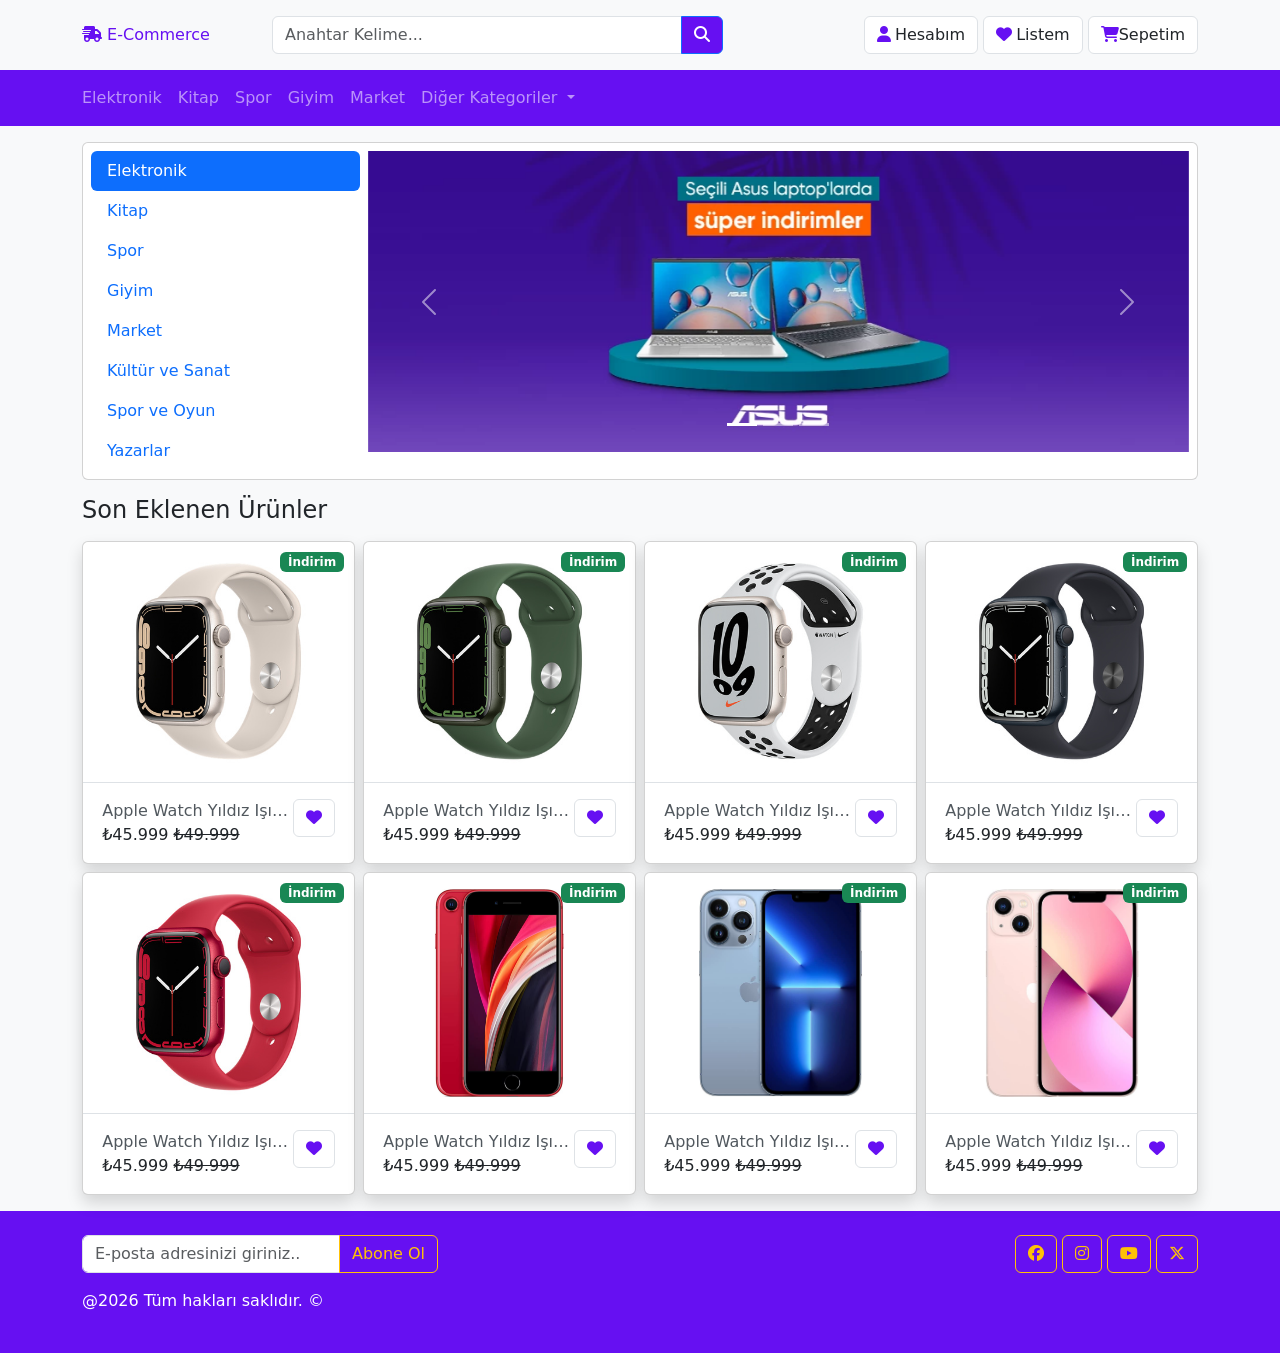
==== index.html @ 72d1ea6b "Update image references and enhance footer section with subscription form and social media links in " ====
<!doctype html>
<html lang="tr">
  <head>
    <meta charset="UTF-8" />
    <meta name="viewport" content="width=device-width, initial-scale=1.0" />
    <link
      rel="stylesheet"
      href="https://cdnjs.cloudflare.com/ajax/libs/bootstrap/5.3.3/css/bootstrap.min.css"
      integrity="sha512-jnSuA4Ss2PkkikSOLtYs8BlYIeeIK1h99ty4YfvRPAlzr377vr3CXDb7sb7eEEBYjDtcYj+AjBH3FLv5uSJuXg=="
      crossorigin="anonymous"
      referrerpolicy="no-referrer"
    />
    <link
      rel="stylesheet"
      href="https://cdnjs.cloudflare.com/ajax/libs/font-awesome/6.7.0/css/all.min.css"
      integrity="sha512-9xKTRVabjVeZmc+GUW8GgSmcREDunMM+Dt/GrzchfN8tkwHizc5RP4Ok/MXFFy5rIjJjzhndFScTceq5e6GvVQ=="
      crossorigin="anonymous"
      referrerpolicy="no-referrer"
    />
    <link rel="stylesheet" href="/css/styles.css" />
    <title>E-Commerce</title>
  </head>
  <body class="bg-light">
    <header>
      <section class="top-bar">
        <div class="container">
          <div class="row gy-2 align-items-center">
            <div class="col-lg-2 col-sm-4 col-4">
              <a href="index.html" class="navbar-brand"
                ><i class="fa-solid fa-truck-fast"></i> E-Commerce</a
              >
            </div>
            <div class="col-lg-5 col-sm-8 col-8 order-lg-last">
              <div class="text-end">
                <a href="#" class="btn btn-light">
                  <i class="fa fa-user"></i
                  ><span class="ms-1 d-none d-md-inline-block">Hesabım</span>
                </a>
                <a href="#" class="btn btn-light">
                  <i class="fa fa-heart"></i
                  ><span class="ms-1 d-none d-md-inline-block">Listem</span>
                </a>
                <a href="#" class="btn btn-light">
                  <i class="fa fa-shopping-cart"></i
                  ><span class="d-none d-md-inline-block">Sepetim</span>
                </a>
              </div>
            </div>
            <div class="col-lg-5 col-sm-12">
              <form>
                <div class="input-group">
                  <input
                    type="text"
                    class="form-control"
                    placeholder="Anahtar Kelime..."
                  />
                  <button class="btn btn-primary" type="submit">
                    <i class="fas fa-search"></i>
                  </button>
                </div>
              </form>
            </div>
          </div>
        </div>
      </section>

      <nav class="navbar navbar-dark bg-primary navbar-expand-md">
        <div class="container">
          <button
            type="button"
            class="navbar-toggler"
            data-bs-toggle="collapse"
            data-bs-target="#navbar"
          >
            <span class="navbar-toggler-icon"></span>
          </button>
          <div class="collapse navbar-collapse" id="navbar">
            <ul class="navbar-nav">
              <li class="nav-item">
                <a href="#" class="nav-link ps-0">Elektronik</a>
              </li>
              <li class="nav-item">
                <a href="#" class="nav-link">Kitap</a>
              </li>
              <li class="nav-item">
                <a href="#" class="nav-link">Spor</a>
              </li>
              <li class="nav-item">
                <a href="#" class="nav-link">Giyim</a>
              </li>
              <li class="nav-item">
                <a href="#" class="nav-link">Market</a>
              </li>
              <li class="nav-item dropdown">
                <a
                  href="#"
                  class="nav-link dropdown-toggle"
                  data-bs-toggle="dropdown"
                >
                  Diğer Kategoriler
                </a>
                <ul class="dropdown-menu">
                  <li><a href="#" class="dropdown-item">Kültür ve Sanat</a></li>
                  <li><a href="#" class="dropdown-item">Spor ve Oyun</a></li>
                  <li><a href="#" class="dropdown-item">Yazarlar</a></li>
                </ul>
              </li>
            </ul>
          </div>
        </div>
      </nav>
    </header>

    <section class="mt-3">
      <div class="container">
        <div class="card">
          <div class="row p-1 p-lg-2 gx-2">
            <div class="col-md-3 d-none d-md-block">
              <!-- menu -->
              <nav
                class="nav nav-pills flex-column flex-nowrap overflow-auto slider-nav"
              >
                <a href="#" class="nav-link active">Elektronik</a>
                <a href="#" class="nav-link">Kitap</a>
                <a href="#" class="nav-link">Spor</a>
                <a href="#" class="nav-link">Giyim</a>
                <a href="#" class="nav-link">Market</a>
                <a href="#" class="nav-link">Kültür ve Sanat</a>
                <a href="#" class="nav-link">Spor ve Oyun</a>
                <a href="#" class="nav-link">Yazarlar</a>
              </nav>
            </div>
            <div class="col-md-9">
              <!-- slider -->
              <div id="slider" class="carousel slide" data-bs-ride="carousel">
                <div class="carousel-indicators">
                  <button
                    type="button"
                    data-bs-target="#slider"
                    data-bs-slide-to="0"
                    class="active"
                  ></button>
                  <button
                    type="button"
                    data-bs-target="#slider"
                    data-bs-slide-to="1"
                  ></button>
                  <button
                    type="button"
                    data-bs-target="#slider"
                    data-bs-slide-to="2"
                  ></button>
                </div>
                <div class="carousel-inner">
                  <div class="carousel-item active">
                    <img
                      src="/img/slider-1.jpeg"
                      class="d-block w-100"
                      alt="Image 1"
                    />
                  </div>
                  <div class="carousel-item">
                    <img
                      src="/img/slider-2.jpeg"
                      class="d-block w-100"
                      alt="Image 2"
                    />
                  </div>
                  <div class="carousel-item">
                    <img
                      src="/img/slider-3.jpeg"
                      class="d-block w-100"
                      alt="Image 3"
                    />
                  </div>
                </div>
                <button
                  class="carousel-control-prev"
                  type="button"
                  data-bs-target="#slider"
                  data-bs-slide="prev"
                >
                  <span
                    class="carousel-control-prev-icon"
                    aria-hidden="true"
                  ></span>
                </button>
                <button
                  class="carousel-control-next"
                  type="button"
                  data-bs-target="#slider"
                  data-bs-slide="next"
                >
                  <span
                    class="carousel-control-next-icon"
                    aria-hidden="true"
                  ></span>
                </button>
              </div>
            </div>
          </div>
        </div>
      </div>
    </section>

    <section class="mt-3">
      <div class="container">
        <h3 class="h4 mb-1 mb-lg-3">Son Eklenen Ürünler</h3>

        <div class="row row-cols-2 row-cols-md-3 row-cols-lg-4 g-2">
          <div class="col">
            <div class="card shadow">
              <div class="img-wrap"><span class="badge bg-success">İndirim</span><img src="/img/1.jpeg" class="card-img-top" alt="Ürün 1" /></div>
              <div class="border-top info-wrap">
                <a href="#" class="float-end btn btn-light"><i class="fa fa-heart"></i></a>
                <a href="#" class="title text-truncate">Apple Watch Yıldız Işığı Alüminyum Kasa ve spor Kordon</a>
                <div class="price-wrap">
                  <span class="price-discount">₺45.999 </span>
                  <del class="price">₺49.999</del>
                </div>
              </div>
            </div>
          </div>
          <div class="col">
            <div class="card shadow">
              <div class="img-wrap"><span class="badge bg-success">İndirim</span><img src="/img/2.jpeg" class="card-img-top" alt="Ürün 1" /></div>
              <div class="border-top info-wrap">
                <a href="#" class="float-end btn btn-light"><i class="fa fa-heart"></i></a>
                <a href="#" class="title text-truncate">Apple Watch Yıldız Işığı Alüminyum Kasa ve spor Kordon</a>
                <div class="price-wrap">
                  <span class="price-discount">₺45.999 </span>
                  <del class="price">₺49.999</del>
                </div>
              </div>
            </div>
          </div>
          <div class="col">
            <div class="card shadow">
              <div class="img-wrap"><span class="badge bg-success">İndirim</span><img src="/img/3.jpeg" class="card-img-top" alt="Ürün 1" /></div>
              <div class="border-top info-wrap">
                <a href="#" class="float-end btn btn-light"><i class="fa fa-heart"></i></a>
                <a href="#" class="title text-truncate">Apple Watch Yıldız Işığı Alüminyum Kasa ve spor Kordon</a>
                <div class="price-wrap">
                  <span class="price-discount">₺45.999 </span>
                  <del class="price">₺49.999</del>
                </div>
              </div>
            </div>
          </div>
          <div class="col">
            <div class="card shadow">
              <div class="img-wrap"><span class="badge bg-success">İndirim</span><img src="/img/4.jpeg" class="card-img-top" alt="Ürün 1" /></div>
              <div class="border-top info-wrap">
                <a href="#" class="float-end btn btn-light"><i class="fa fa-heart"></i></a>
                <a href="#" class="title text-truncate">Apple Watch Yıldız Işığı Alüminyum Kasa ve spor Kordon</a>
                <div class="price-wrap">
                  <span class="price-discount">₺45.999 </span>
                  <del class="price">₺49.999</del>
                </div>
              </div>
            </div>
          </div>
          <div class="col">
            <div class="card shadow">
              <div class="img-wrap"><span class="badge bg-success">İndirim</span><img src="/img/5.jpeg" class="card-img-top" alt="Ürün 1" /></div>
              <div class="border-top info-wrap">
                <a href="#" class="float-end btn btn-light"><i class="fa fa-heart"></i></a>
                <a href="#" class="title text-truncate">Apple Watch Yıldız Işığı Alüminyum Kasa ve spor Kordon</a>
                <div class="price-wrap">
                  <span class="price-discount">₺45.999 </span>
                  <del class="price">₺49.999</del>
                </div>
              </div>
            </div>
          </div>
          <div class="col">
            <div class="card shadow">
              <div class="img-wrap"><span class="badge bg-success">İndirim</span><img src="/img/6.jpeg" class="card-img-top" alt="Ürün 1" /></div>
              <div class="border-top info-wrap">
                <a href="#" class="float-end btn btn-light"><i class="fa fa-heart"></i></a>
                <a href="#" class="title text-truncate">Apple Watch Yıldız Işığı Alüminyum Kasa ve spor Kordon</a>
                <div class="price-wrap">
                  <span class="price-discount">₺45.999 </span>
                  <del class="price">₺49.999</del>
                </div>
              </div>
            </div>
          </div>
           <div class="col">
            <div class="card shadow">
              <div class="img-wrap"><span class="badge bg-success">İndirim</span><img src="/img/7.jpeg" class="card-img-top" alt="Ürün 1" /></div>
              <div class="border-top info-wrap">
                <a href="#" class="float-end btn btn-light"><i class="fa fa-heart"></i></a>
                <a href="#" class="title text-truncate">Apple Watch Yıldız Işığı Alüminyum Kasa ve spor Kordon</a>
                <div class="price-wrap">
                  <span class="price-discount">₺45.999 </span>
                  <del class="price">₺49.999</del>
                </div>
              </div>
            </div>
          </div>
           <div class="col">
            <div class="card shadow">
              <div class="img-wrap"><span class="badge bg-success">İndirim</span><img src="/img/8.jpeg" class="card-img-top" alt="Ürün 1" /></div>
              <div class="border-top info-wrap">
                <a href="#" class="float-end btn btn-light"><i class="fa fa-heart"></i></a>
                <a href="#" class="title text-truncate">Apple Watch Yıldız Işığı Alüminyum Kasa ve spor Kordon</a>
                <div class="price-wrap">
                  <span class="price-discount">₺45.999 </span>
                  <del class="price">₺49.999</del>
                </div>
              </div>
            </div>
          </div>
        </div>
      </div>
    </section>

    <footer class="mt-3 py-4 bg-primary">
      <div class="container">
        <div class="row gy-3">
          <div class="col-md-6 col-lg-4">
            <form>
              <div class="input-group">
                <input
                  type="email"
                  class="form-control"
                  placeholder="E-posta adresinizi giriniz.."
                />
                <button class="btn btn-outline-warning" type="submit">
                  Abone Ol
                </button>
              </div>
            </form>
          </div>
          <div class="col-md-6 col-lg-8">
            <nav class="text-center text-md-end">
              <a href="#" class="btn btn-icon btn-outline-warning">
                <i class="fab fa-facebook"></i>
              </a>
              <a href="#" class="btn btn-icon btn-outline-warning">
                <i class="fab fa-instagram"></i>
              </a>
              <a href="#" class="btn btn-icon btn-outline-warning">
                <i class="fab fa-youtube"></i>
              </a>
              <a href="#" class="btn btn-icon btn-outline-warning">
                <i class="fab fa-x-twitter"></i>
              </a>
            </nav>
          </div>
          <div class="12">
            <p class="text-center text-md-start text-white">
              @2026 Tüm hakları saklıdır. &copy;
            </p>
          </div>
        </div>
      </div>
    </footer>


    <script src="https://cdnjs.cloudflare.com/ajax/libs/bootstrap/5.3.3/js/bootstrap.bundle.min.js"></script>
  </body>
</html>
---- css/styles.css ----
:root {
  --primary: #6610f2;
}

.top-bar {
  padding-top: 1rem;
  padding-bottom: 1rem;
}

.btn-light {
  background-color: #fff;
  border-color: #dee2e6;
  color: #212529;
}

.bg-primary,
.btn-primary {
  background-color: var(--primary) !important;
}

.navbar-brand {
  color: var(--primary) !important;
}

.btn-light i {
  color: var(--primary) !important;
}

.slider-nav {
  max-height: 250px;
}

@media (max-width: 1200px) {
  .slider-nav {
    max-height: 300px;
  }
}

@media (max-width: 1400px) {
  .slider-nav {
    max-height: 350px;
  }
}

.img-wrap {
  position: relative;
  padding: 1rem;
  height: 240px;
  text-align: center;
}

.img-wrap img {
  height: 100%;
  width: auto;
  max-width: 100%;
  object-fit: cover;
}

.img-wrap .badge {
  position: absolute;
  top: 10px;
  right: 10px;
}

.info-wrap {
  padding: 1rem 1.2rem;
}

.info-wrap .title {
  display: block;
  text-decoration: none;
  color: #51585e;
}
/* 
.price-wrap .price-discount {
  font-size: 1.2rem;
} */
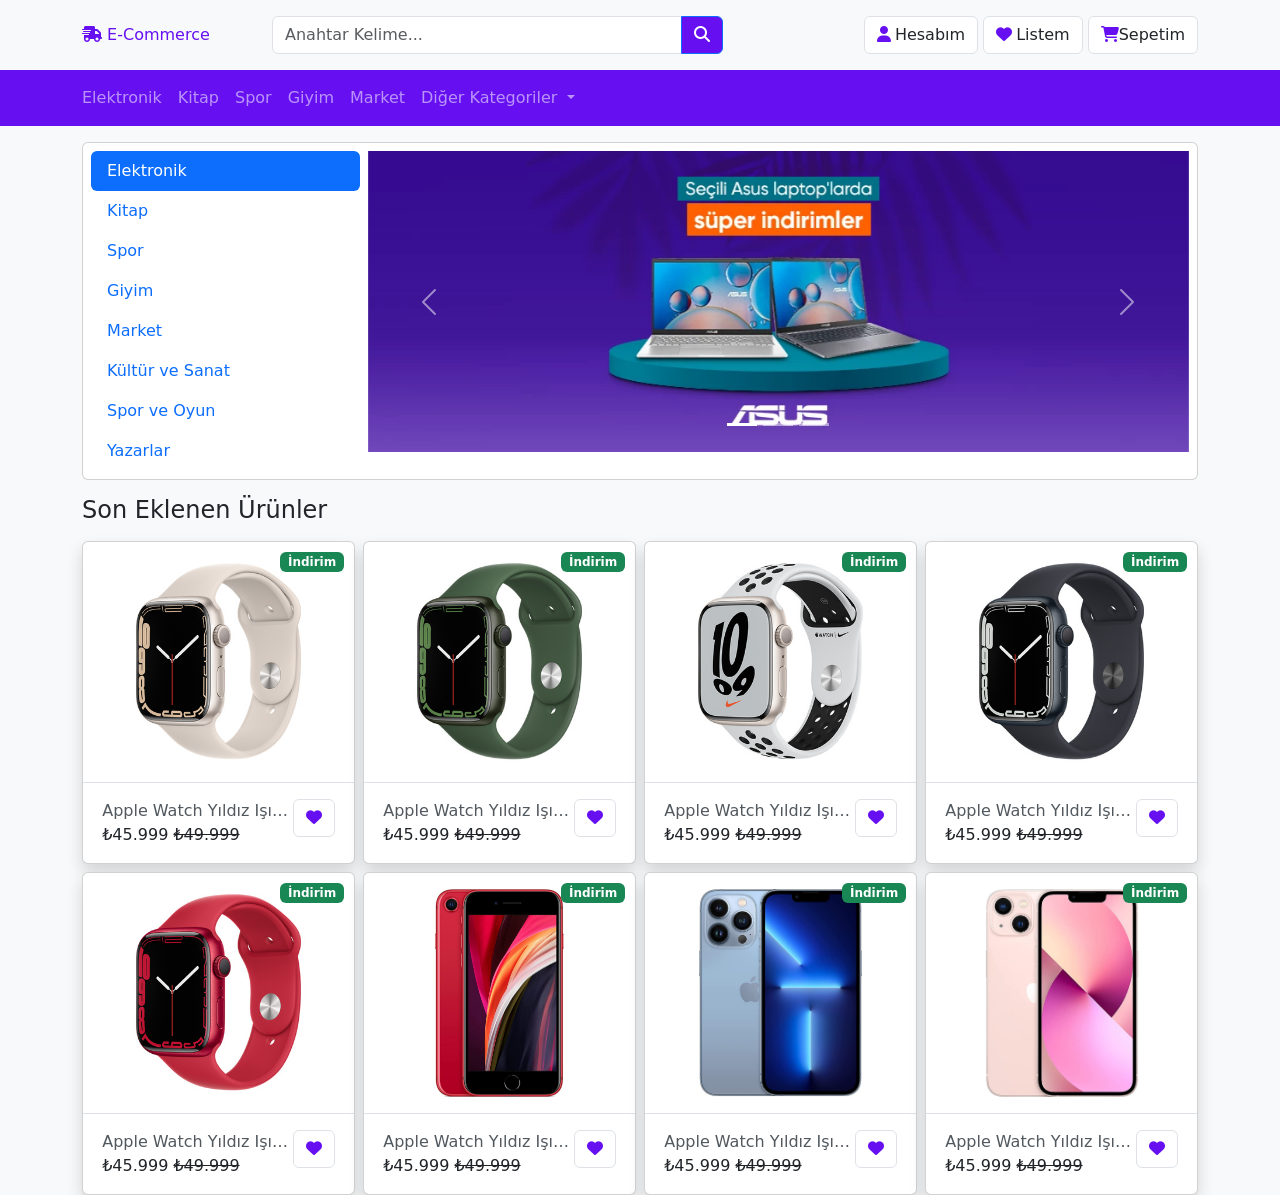
==== commit 9b7604e4: "Merge branch 'main' of https://github.com/habibsahn/E-Commerce" ====
--- a/index.html
+++ b/index.html
@@ -315,50 +315,6 @@
         </div>
       </div>
     </section>
-
-    <footer class="mt-3 py-4 bg-primary">
-      <div class="container">
-        <div class="row gy-3">
-          <div class="col-md-6 col-lg-4">
-            <form>
-              <div class="input-group">
-                <input
-                  type="email"
-                  class="form-control"
-                  placeholder="E-posta adresinizi giriniz.."
-                />
-                <button class="btn btn-outline-warning" type="submit">
-                  Abone Ol
-                </button>
-              </div>
-            </form>
-          </div>
-          <div class="col-md-6 col-lg-8">
-            <nav class="text-center text-md-end">
-              <a href="#" class="btn btn-icon btn-outline-warning">
-                <i class="fab fa-facebook"></i>
-              </a>
-              <a href="#" class="btn btn-icon btn-outline-warning">
-                <i class="fab fa-instagram"></i>
-              </a>
-              <a href="#" class="btn btn-icon btn-outline-warning">
-                <i class="fab fa-youtube"></i>
-              </a>
-              <a href="#" class="btn btn-icon btn-outline-warning">
-                <i class="fab fa-x-twitter"></i>
-              </a>
-            </nav>
-          </div>
-          <div class="12">
-            <p class="text-center text-md-start text-white">
-              @2026 Tüm hakları saklıdır. &copy;
-            </p>
-          </div>
-        </div>
-      </div>
-    </footer>
-
-
     <script src="https://cdnjs.cloudflare.com/ajax/libs/bootstrap/5.3.3/js/bootstrap.bundle.min.js"></script>
   </body>
 </html>
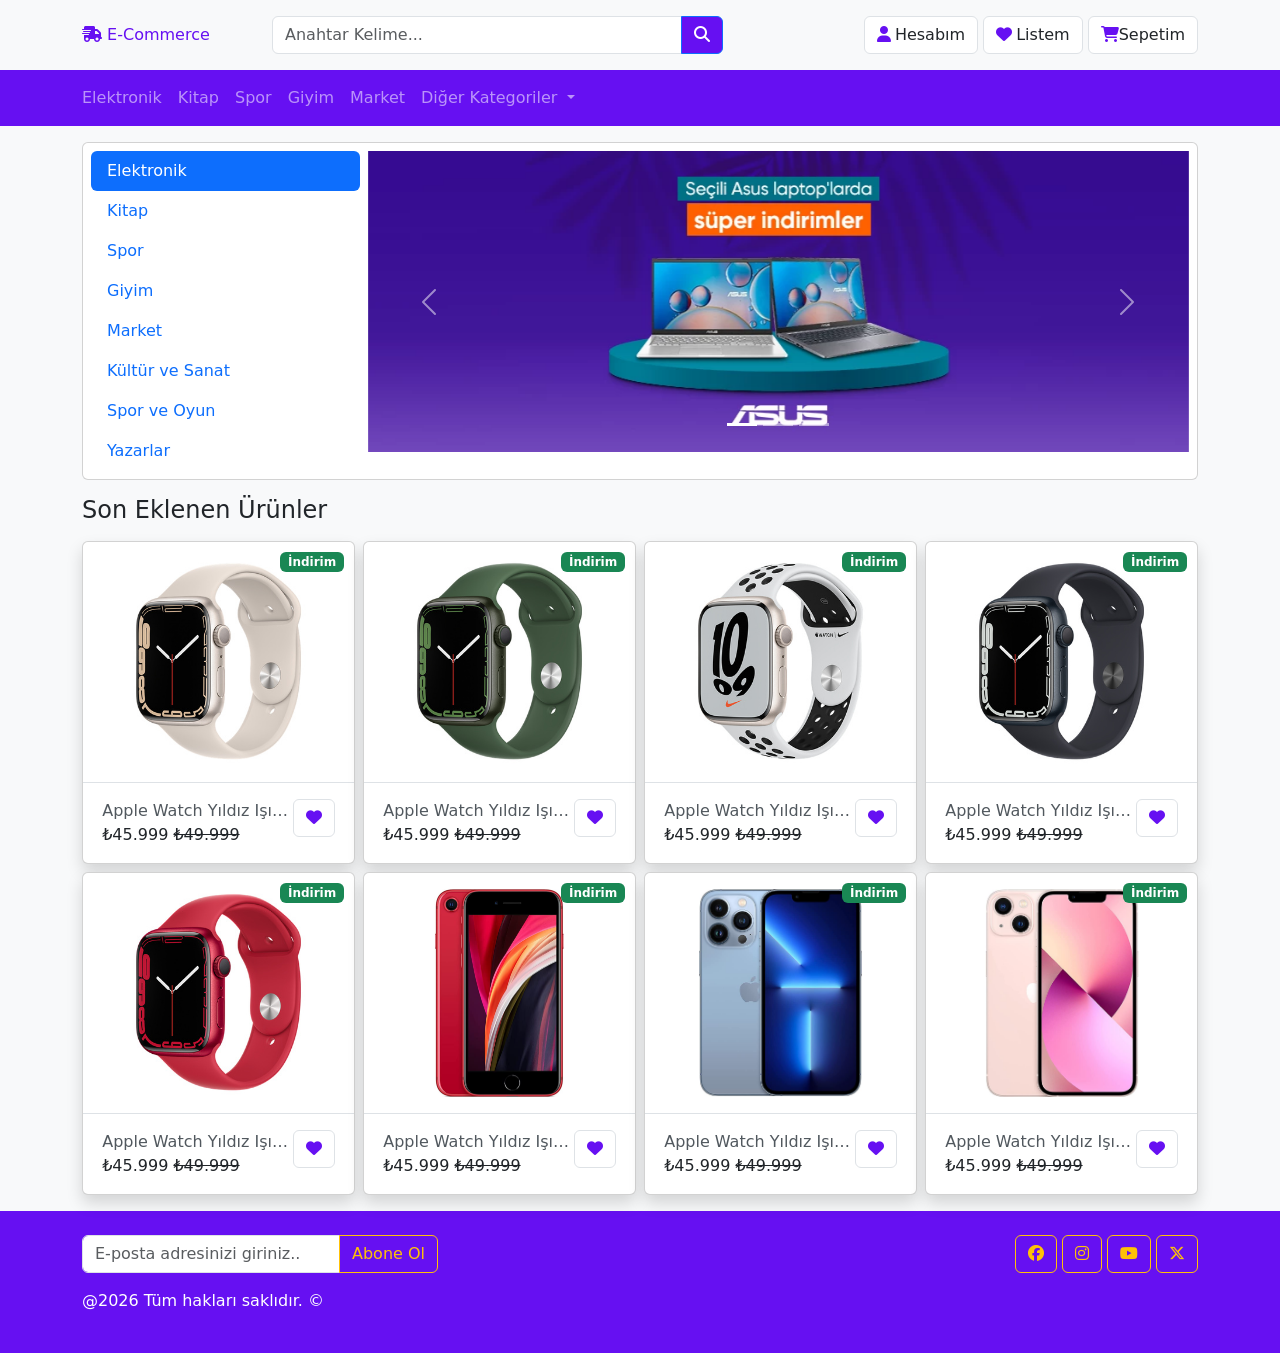
==== commit f4ccc143: "Add subscription form and social media links to footer in index.html" ====
--- a/index.html
+++ b/index.html
@@ -315,6 +315,47 @@
         </div>
       </div>
     </section>
+    <footer class="mt-3 py-4 bg-primary">
+      <div class="container">
+        <div class="row gy-3">
+          <div class="col-md-6 col-lg-4">
+            <form>
+              <div class="input-group">
+                <input
+                  type="email"
+                  class="form-control"
+                  placeholder="E-posta adresinizi giriniz.."
+                />
+                <button class="btn btn-outline-warning" type="submit">
+                  Abone Ol
+                </button>
+              </div>
+            </form>
+          </div>
+          <div class="col-md-6 col-lg-8">
+            <nav class="text-center text-md-end">
+              <a href="#" class="btn btn-icon btn-outline-warning">
+                <i class="fab fa-facebook"></i>
+              </a>
+              <a href="#" class="btn btn-icon btn-outline-warning">
+                <i class="fab fa-instagram"></i>
+              </a>
+              <a href="#" class="btn btn-icon btn-outline-warning">
+                <i class="fab fa-youtube"></i>
+              </a>
+              <a href="#" class="btn btn-icon btn-outline-warning">
+                <i class="fab fa-x-twitter"></i>
+              </a>
+            </nav>
+          </div>
+          <div class="col-12">
+            <p class="text-center text-md-start text-white">
+              @2026 Tüm hakları saklıdır. &copy;
+            </p>
+          </div>
+        </div>
+      </div>
+    </footer>
     <script src="https://cdnjs.cloudflare.com/ajax/libs/bootstrap/5.3.3/js/bootstrap.bundle.min.js"></script>
   </body>
 </html>
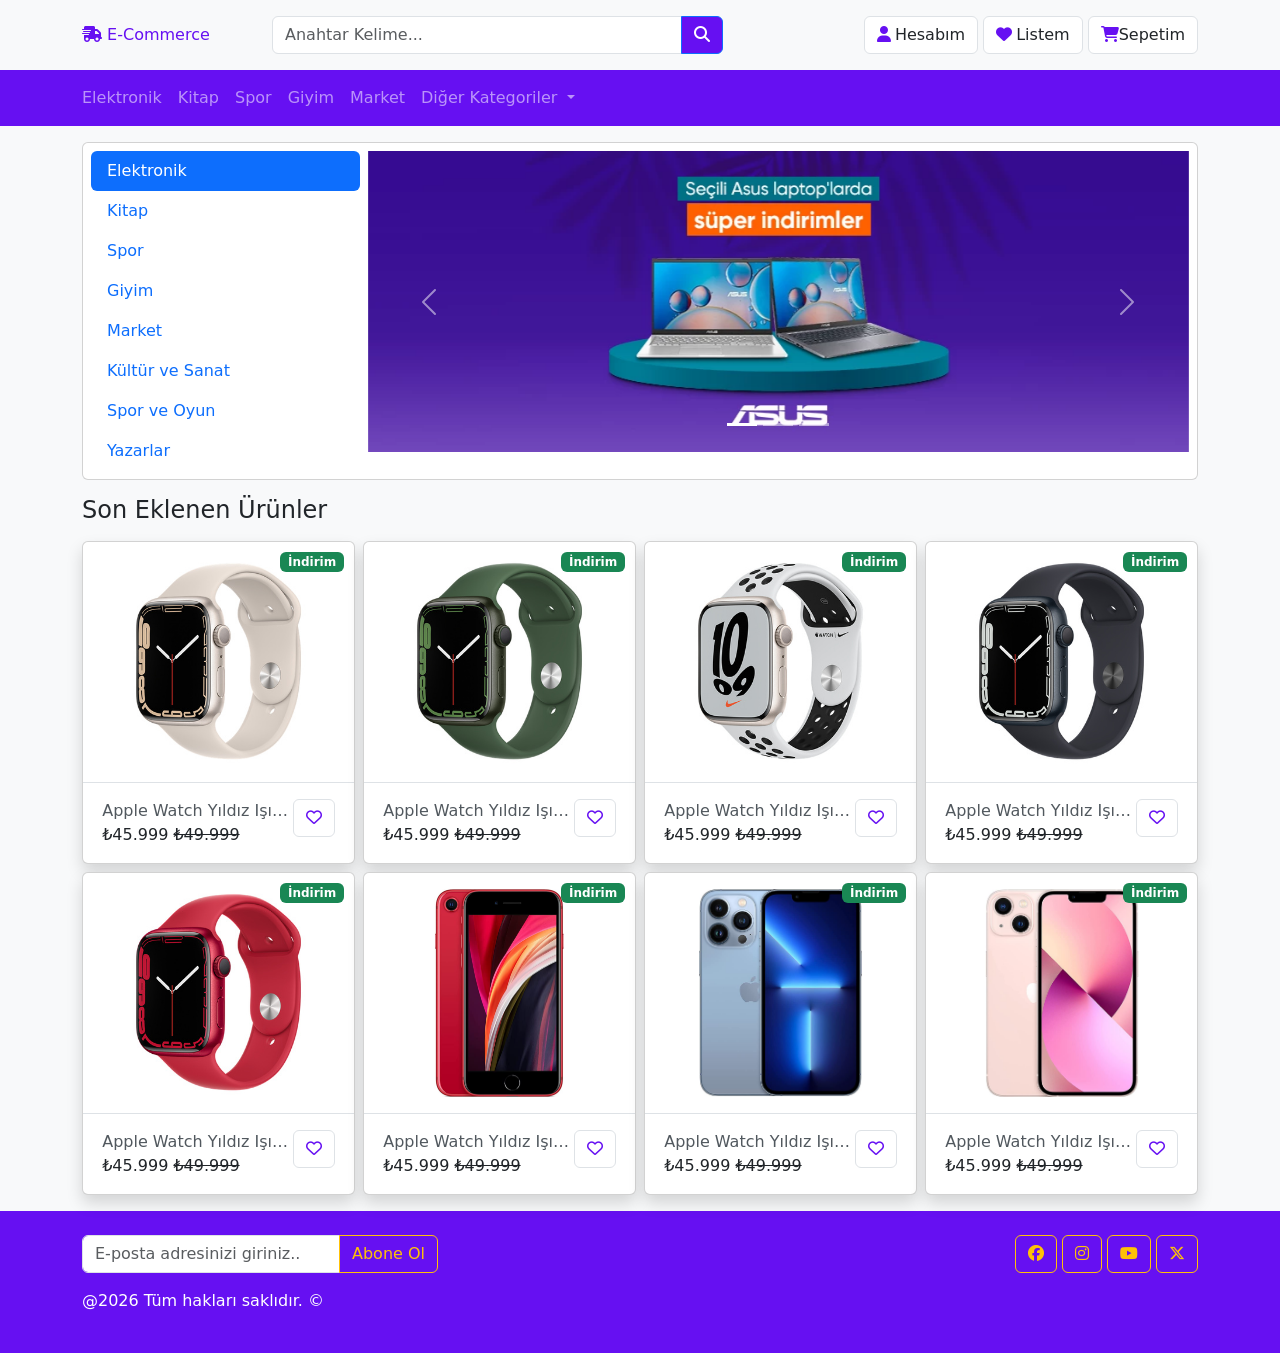
==== commit 750a1db3: "Refactor product card heart icon and add fslightbox.js for image lightbox functionality" ====
--- a/index.html
+++ b/index.html
@@ -212,8 +212,8 @@
             <div class="card shadow">
               <div class="img-wrap"><span class="badge bg-success">İndirim</span><img src="/img/1.jpeg" class="card-img-top" alt="Ürün 1" /></div>
               <div class="border-top info-wrap">
-                <a href="#" class="float-end btn btn-light"><i class="fa fa-heart"></i></a>
-                <a href="#" class="title text-truncate">Apple Watch Yıldız Işığı Alüminyum Kasa ve spor Kordon</a>
+                <a href="#" class="float-end btn btn-light ms-1"><i class="fa-regular fa-heart"></i></a>
+                <a href="details.html" class="title text-truncate">Apple Watch Yıldız Işığı Alüminyum Kasa ve spor Kordon</a>
                 <div class="price-wrap">
                   <span class="price-discount">₺45.999 </span>
                   <del class="price">₺49.999</del>
@@ -225,7 +225,7 @@
             <div class="card shadow">
               <div class="img-wrap"><span class="badge bg-success">İndirim</span><img src="/img/2.jpeg" class="card-img-top" alt="Ürün 1" /></div>
               <div class="border-top info-wrap">
-                <a href="#" class="float-end btn btn-light"><i class="fa fa-heart"></i></a>
+                <a href="#" class="float-end btn btn-light ms-1"><i class="fa-regular fa-heart"></i></a>
                 <a href="#" class="title text-truncate">Apple Watch Yıldız Işığı Alüminyum Kasa ve spor Kordon</a>
                 <div class="price-wrap">
                   <span class="price-discount">₺45.999 </span>
@@ -238,7 +238,7 @@
             <div class="card shadow">
               <div class="img-wrap"><span class="badge bg-success">İndirim</span><img src="/img/3.jpeg" class="card-img-top" alt="Ürün 1" /></div>
               <div class="border-top info-wrap">
-                <a href="#" class="float-end btn btn-light"><i class="fa fa-heart"></i></a>
+                <a href="#" class="float-end btn btn-light ms-1"><i class="fa-regular fa-heart"></i></a>
                 <a href="#" class="title text-truncate">Apple Watch Yıldız Işığı Alüminyum Kasa ve spor Kordon</a>
                 <div class="price-wrap">
                   <span class="price-discount">₺45.999 </span>
@@ -251,7 +251,7 @@
             <div class="card shadow">
               <div class="img-wrap"><span class="badge bg-success">İndirim</span><img src="/img/4.jpeg" class="card-img-top" alt="Ürün 1" /></div>
               <div class="border-top info-wrap">
-                <a href="#" class="float-end btn btn-light"><i class="fa fa-heart"></i></a>
+                <a href="#" class="float-end btn btn-light ms-1"><i class="fa-regular fa-heart"></i></a>
                 <a href="#" class="title text-truncate">Apple Watch Yıldız Işığı Alüminyum Kasa ve spor Kordon</a>
                 <div class="price-wrap">
                   <span class="price-discount">₺45.999 </span>
@@ -264,7 +264,7 @@
             <div class="card shadow">
               <div class="img-wrap"><span class="badge bg-success">İndirim</span><img src="/img/5.jpeg" class="card-img-top" alt="Ürün 1" /></div>
               <div class="border-top info-wrap">
-                <a href="#" class="float-end btn btn-light"><i class="fa fa-heart"></i></a>
+                <a href="#" class="float-end btn btn-light ms-1"><i class="fa-regular fa-heart"></i></a>
                 <a href="#" class="title text-truncate">Apple Watch Yıldız Işığı Alüminyum Kasa ve spor Kordon</a>
                 <div class="price-wrap">
                   <span class="price-discount">₺45.999 </span>
@@ -277,7 +277,7 @@
             <div class="card shadow">
               <div class="img-wrap"><span class="badge bg-success">İndirim</span><img src="/img/6.jpeg" class="card-img-top" alt="Ürün 1" /></div>
               <div class="border-top info-wrap">
-                <a href="#" class="float-end btn btn-light"><i class="fa fa-heart"></i></a>
+                <a href="#" class="float-end btn btn-light ms-1"><i class="fa-regular fa-heart"></i></a>
                 <a href="#" class="title text-truncate">Apple Watch Yıldız Işığı Alüminyum Kasa ve spor Kordon</a>
                 <div class="price-wrap">
                   <span class="price-discount">₺45.999 </span>
@@ -290,7 +290,7 @@
             <div class="card shadow">
               <div class="img-wrap"><span class="badge bg-success">İndirim</span><img src="/img/7.jpeg" class="card-img-top" alt="Ürün 1" /></div>
               <div class="border-top info-wrap">
-                <a href="#" class="float-end btn btn-light"><i class="fa fa-heart"></i></a>
+                <a href="#" class="float-end btn btn-light ms-1"><i class="fa-regular fa-heart"></i></a>
                 <a href="#" class="title text-truncate">Apple Watch Yıldız Işığı Alüminyum Kasa ve spor Kordon</a>
                 <div class="price-wrap">
                   <span class="price-discount">₺45.999 </span>
@@ -303,7 +303,7 @@
             <div class="card shadow">
               <div class="img-wrap"><span class="badge bg-success">İndirim</span><img src="/img/8.jpeg" class="card-img-top" alt="Ürün 1" /></div>
               <div class="border-top info-wrap">
-                <a href="#" class="float-end btn btn-light"><i class="fa fa-heart"></i></a>
+                <a href="#" class="float-end btn btn-light ms-1"><i class="fa-regular fa-heart"></i></a>
                 <a href="#" class="title text-truncate">Apple Watch Yıldız Işığı Alüminyum Kasa ve spor Kordon</a>
                 <div class="price-wrap">
                   <span class="price-discount">₺45.999 </span>
@@ -315,6 +315,7 @@
         </div>
       </div>
     </section>
+
     <footer class="mt-3 py-4 bg-primary">
       <div class="container">
         <div class="row gy-3">
--- a/css/styles.css
+++ b/css/styles.css
@@ -75,3 +75,55 @@
 .price-wrap .price-discount {
   font-size: 1.2rem;
 } */
+
+.breadcrumb a{
+  color: #fff;
+  opacity: .9;
+}
+
+.breadcrumb .breadcrumb-item {
+  color: #fff;
+}
+
+.breadcrumb-item+.breadcrumb-item::before {
+  color: #fff;
+}
+
+/* gallery */
+
+.gallery-wrap .img-big-wrap {
+  width: 100%;
+  height: 400px;
+  margin-bottom: 1rem;
+  text-align: center;
+}
+
+.gallery-wrap .img-big-wrap img {
+  max-width: 100%;
+}
+
+
+.gallery-wrap .thumbs-wrap {
+  text-align: center;
+}
+
+.gallery-wrap .thumbs-wrap a {
+  width: 60px;
+  height: 60px;
+  border: 1px solid #dde2e6;
+  border-radius: .4rem;
+  margin: 3px;
+  display: inline-block;
+  overflow: hidden;
+}
+
+.gallery-wrap .thumbs-wrap img {
+  max-width: 100%;
+  height: 100%;
+  object-fit: cover;
+  cursor: zoom-in;
+}
+
+.checked {
+  color: orange;
+}
